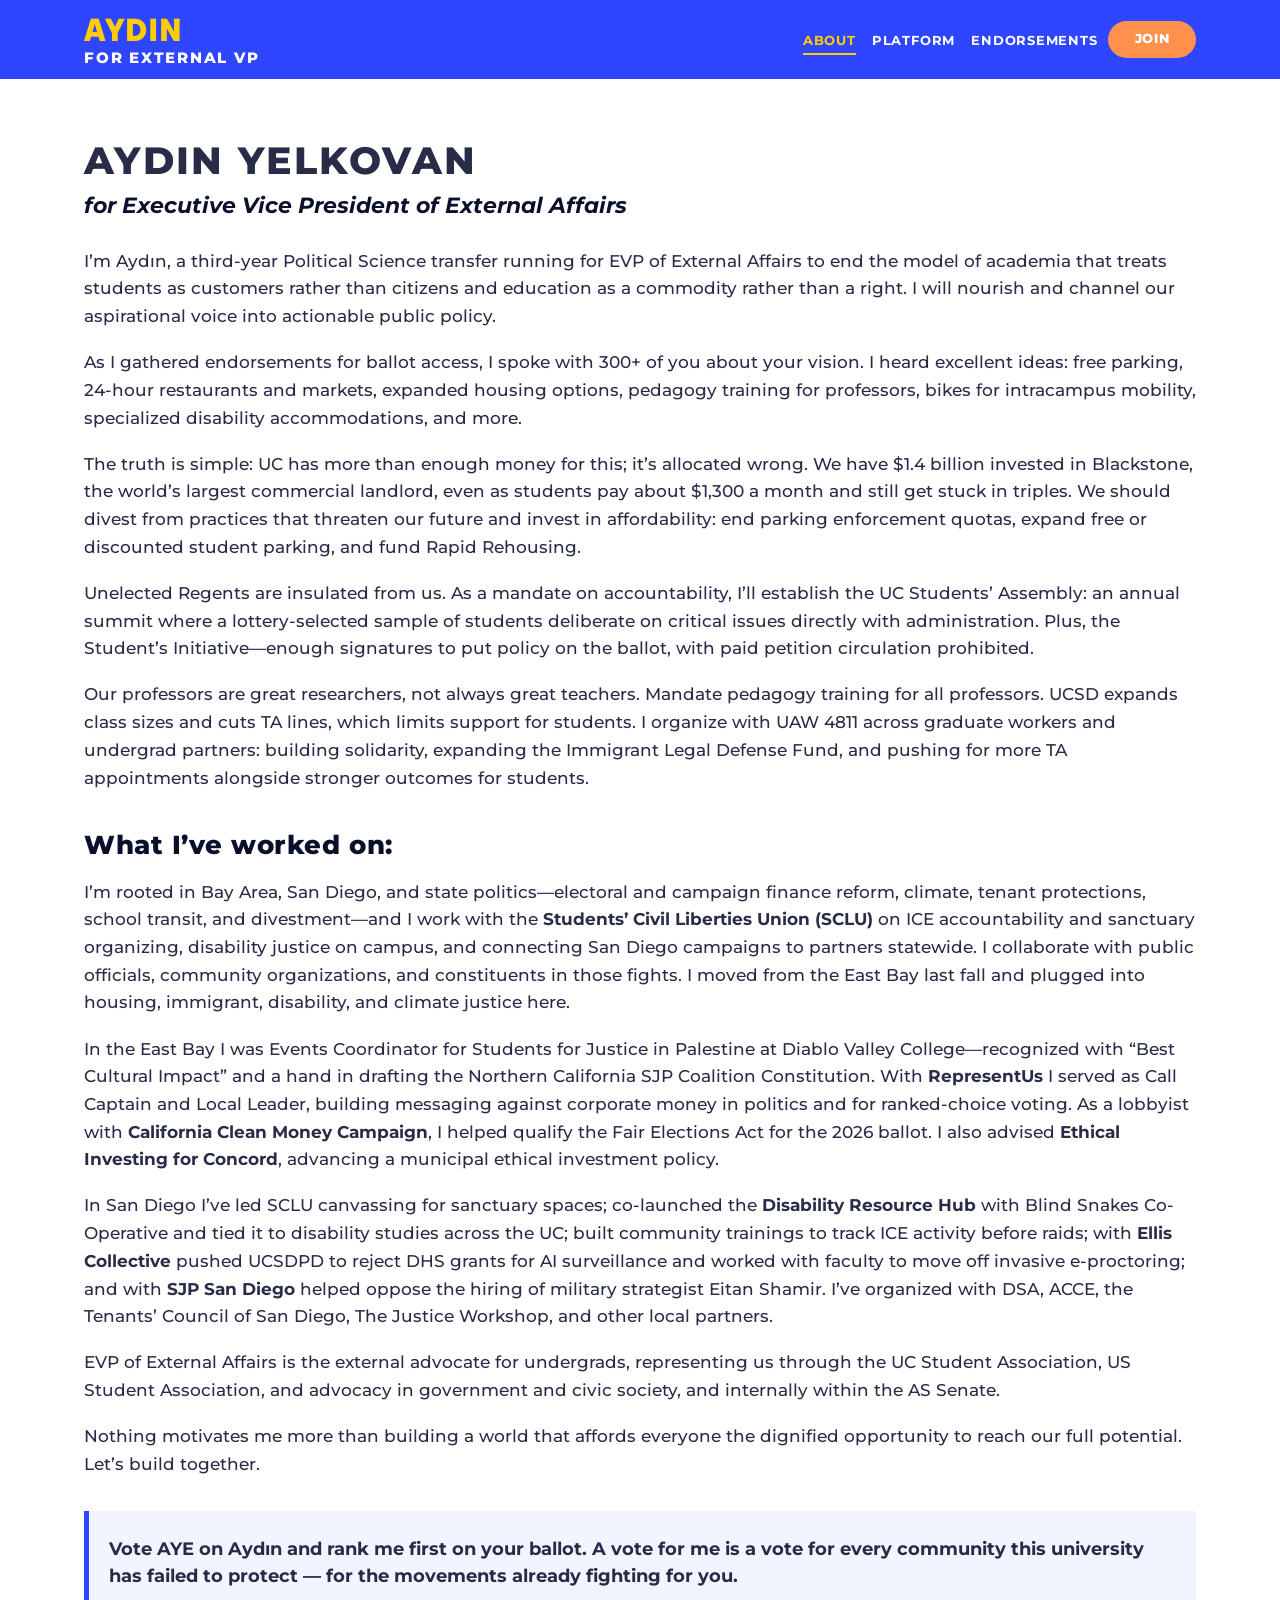
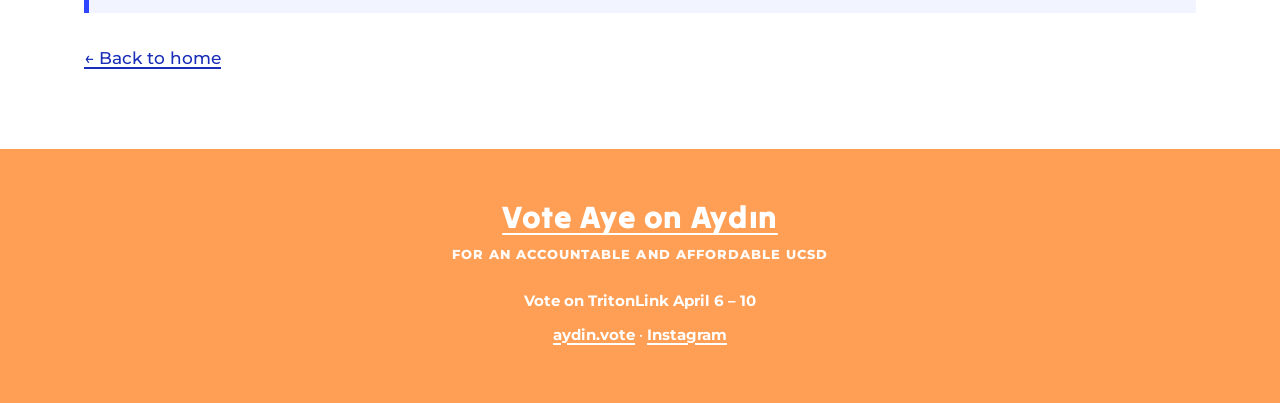
==== about.html @ ff7efcd9 "Initial commit: static campaign site (HTML, CSS, assets) Made-with: Cursor" ====
<!DOCTYPE html>
<html lang="en-US">
  <head>
    <meta charset="utf-8" />
    <meta name="viewport" content="width=device-width, initial-scale=1" />
    <title>About — Aydın Yelkovan for External Affairs</title>
    <meta
      name="description"
      content="I’m Aydın, a third-year Political Science transfer running for EVP of External Affairs to end the model of academia that treats students as customers rather than citizens."
    />
    <link rel="preconnect" href="https://fonts.googleapis.com" />
    <link rel="preconnect" href="https://fonts.gstatic.com" crossorigin />
    <link
      href="https://fonts.googleapis.com/css2?family=Montserrat:wght@500;600;700;800&family=Tilt+Warp&display=swap"
      rel="stylesheet"
    />
    <link rel="stylesheet" href="styles.css" />
  </head>
  <body>
    <a class="skip-link" href="#main">Skip to content</a>

    <header class="site-header">
      <div class="header-inner">
        <a class="brand-mark" href="index.html">
          AYDIN
          <span>FOR EXTERNAL VP</span>
        </a>
        <nav class="header-nav" aria-label="Primary">
          <div id="nav-drawer" class="nav-drawer">
            <ul class="nav-links nav-links--pages">
              <li><a href="about.html" aria-current="page">About</a></li>
              <li><a href="platform.html">Platform</a></li>
              <li><a href="endorsements.html">Endorsements</a></li>
            </ul>
          </div>
          <a class="btn-cta header-join-btn" href="join.html">Join</a>
          <button
            type="button"
            class="nav-toggle"
            id="nav-toggle"
            aria-expanded="false"
            aria-controls="nav-drawer"
            aria-label="Open menu"
          >
            <span class="nav-toggle-bars" aria-hidden="true">
              <span class="nav-toggle-bar"></span>
              <span class="nav-toggle-bar"></span>
              <span class="nav-toggle-bar"></span>
            </span>
          </button>
        </nav>
      </div>
    </header>

    <main id="main">
      <section class="section section--surface about-page" id="meet">
        <div class="section-inner">
        <h1 class="about-page-title">Aydın Yelkovan</h1>
        <p class="about-subtitle">
          <em><strong>for Executive Vice President of External Affairs</strong></em>
        </p>

        <div class="about-body">
          <p>
            I’m Aydın, a third-year Political Science transfer running for EVP of
            External Affairs to end the model of academia that treats students as
            customers rather than citizens and education as a commodity rather
            than a right. I will nourish and channel our aspirational voice into
            actionable public policy.
          </p>
          <p>
            As I gathered endorsements for ballot access, I spoke with 300+ of
            you about your vision. I heard excellent ideas: free parking,
            24-hour restaurants and markets, expanded housing options, pedagogy
            training for professors, bikes for intracampus mobility, specialized
            disability accommodations, and more.
          </p>
          <p>
            The truth is simple: UC has more than enough money for this; it’s
            allocated wrong. We have $1.4 billion invested in Blackstone, the
            world’s largest commercial landlord, even as students pay about
            $1,300 a month and still get stuck in triples. We should divest from
            practices that threaten our future and invest in affordability: end
            parking enforcement quotas, expand free or discounted student
            parking, and fund Rapid Rehousing.
          </p>
          <p>
            Unelected Regents are insulated from us. As a mandate on
            accountability, I’ll establish the UC Students’ Assembly: an annual
            summit where a lottery-selected sample of students deliberate on
            critical issues directly with administration. Plus, the Student’s
            Initiative—enough signatures to put policy on the ballot, with paid
            petition circulation prohibited.
          </p>
          <p>
            Our professors are great researchers, not always great teachers.
            Mandate pedagogy training for all professors. UCSD expands class
            sizes and cuts TA lines, which limits support for students. I organize
            with UAW 4811 across graduate workers and undergrad partners: building
            solidarity, expanding the Immigrant Legal Defense Fund, and pushing
            for more TA appointments alongside stronger outcomes for students.
          </p>

          <h2>What I’ve worked on:</h2>
          <p>
            I’m rooted in Bay Area, San Diego, and state politics—electoral and
            campaign finance reform, climate, tenant protections, school transit,
            and divestment—and I work with the <strong>Students’ Civil Liberties
            Union (SCLU)</strong> on ICE accountability and sanctuary organizing,
            disability justice on campus, and connecting San Diego campaigns to
            partners statewide. I collaborate with public officials, community
            organizations, and constituents in those fights. I moved from the
            East Bay last fall and plugged into housing, immigrant, disability,
            and climate justice here.
          </p>
          <p>
            In the East Bay I was Events Coordinator for Students for Justice in
            Palestine at Diablo Valley College—recognized with “Best Cultural
            Impact” and a hand in drafting the Northern California SJP Coalition
            Constitution. With <strong>RepresentUs</strong> I served as Call
            Captain and Local Leader, building messaging against corporate money
            in politics and for ranked-choice voting. As a lobbyist with
            <strong>California Clean Money Campaign</strong>, I helped qualify the
            Fair Elections Act for the 2026 ballot. I also advised
            <strong>Ethical Investing for Concord</strong>, advancing a municipal
            ethical investment policy.
          </p>
          <p>
            In San Diego I’ve led SCLU canvassing for sanctuary spaces; co-launched
            the <strong>Disability Resource Hub</strong> with Blind Snakes
            Co-Operative and tied it to disability studies across the UC; built
            community trainings to track ICE activity before raids; with
            <strong>Ellis Collective</strong> pushed UCSDPD to reject DHS grants
            for AI surveillance and worked with faculty to move off invasive
            e-proctoring; and with <strong>SJP San Diego</strong> helped oppose the
            hiring of military strategist Eitan Shamir. I’ve organized with DSA,
            ACCE, the Tenants’ Council of San Diego, The Justice Workshop, and
            other local partners.
          </p>
          <p>
            EVP of External Affairs is the external advocate for undergrads,
            representing us through the UC Student Association, US Student
            Association, and advocacy in government and civic society, and
            internally within the AS Senate.
          </p>
          <p>
            Nothing motivates me more than building a world that affords everyone
            the dignified opportunity to reach our full potential. Let’s build
            together.
          </p>
          <blockquote class="pullquote">
            <strong>Vote AYE on Aydın</strong> and rank me first on your ballot. A
            vote for me is a vote for every community this university has failed
            to protect — for the movements already fighting for you.
          </blockquote>
        </div>

        <p style="margin-top: 2rem">
          <a href="index.html">← Back to home</a>
        </p>
        </div>
      </section>
    </main>

    <footer class="site-footer">
      <div class="site-footer-inner">
        <div class="wordmark-footer">Vote Aye on Aydın</div>
        <p class="footer-tagline">For an Accountable and Affordable UCSD</p>
        <p><strong>Vote on TritonLink April 6 – 10</strong></p>
        <p>
          <a href="https://aydin.vote/">aydin.vote</a>
          · <a href="https://www.instagram.com/voteaydin">Instagram</a>
        </p>
      </div>
    </footer>
    <script src="assets/nav.js" defer></script>
  </body>
</html>
---- styles.css ----
/* Flyer-derived design system — Aydın for External Affairs */
:root {
  /* Flat poster blue — one field color, no gradient banding */
  --blue: #2e46ff;
  --blue-link: #1a2db8;
  --yellow: #ffcd00;
  --peach: #ff914d;
  --peach-light: #ff9f55;
  /* Flyer arc / light orange (from AYDIN.svg) */
  --orange-flyer: #ffbd59;
  --white: #ffffff;
  --ink: #0a0f2c;
  --ink-soft: rgba(10, 15, 44, 0.88);
  --font-display: "Tilt Warp", system-ui, sans-serif;
  --font-ui: "Montserrat", system-ui, sans-serif;
  --radius-pill: 999px;
  --radius-card: 1.25rem;
  --max: 72rem;
  /* One horizontal gutter for header, hero, sections, footer */
  --section-pad-x: 1.25rem;
}

*,
*::before,
*::after {
  box-sizing: border-box;
}

html {
  scroll-behavior: smooth;
}

body {
  margin: 0;
  font-family: var(--font-ui);
  font-weight: 500;
  font-size: 1.05rem;
  line-height: 1.65;
  color: var(--ink-soft);
  background: var(--white);
}

img {
  max-width: 100%;
  height: auto;
  display: block;
}

a {
  color: var(--blue-link);
  text-decoration-thickness: 2px;
  text-underline-offset: 3px;
}

a:hover {
  color: var(--blue);
}

/* —— Header —— */
.site-header {
  position: sticky;
  top: 0;
  z-index: 50;
  background: var(--blue);
  border-bottom: 3px solid var(--white);
}

.header-inner {
  max-width: var(--max);
  margin: 0 auto;
  padding: 0.75rem var(--section-pad-x);
  display: flex;
  align-items: center;
  justify-content: space-between;
  gap: 1rem;
  flex-wrap: nowrap;
  position: relative;
}

.header-nav {
  display: flex;
  align-items: center;
  justify-content: flex-end;
  gap: 0.65rem;
  flex: 1;
  min-width: 0;
}

.nav-drawer {
  display: block;
}

.nav-links--pages {
  display: flex;
  flex-wrap: wrap;
  gap: 0.35rem 1rem;
  list-style: none;
  margin: 0;
  padding: 0;
  align-items: center;
  justify-content: flex-end;
}

.nav-links--pages a {
  color: var(--white);
  font-weight: 700;
  font-size: 0.82rem;
  letter-spacing: 0.06em;
  text-transform: uppercase;
  text-decoration: none;
  padding: 0.35rem 0;
  border-bottom: 2px solid transparent;
}

.nav-links--pages a:hover {
  color: var(--yellow);
  border-bottom-color: var(--yellow);
}

.nav-links--pages a[aria-current="page"] {
  color: var(--yellow);
  border-bottom-color: var(--yellow);
}

.header-join-btn {
  flex-shrink: 0;
}

.nav-toggle {
  display: none;
  flex-shrink: 0;
  align-items: center;
  justify-content: center;
  width: 2.5rem;
  height: 2.5rem;
  padding: 0;
  border: none;
  border-radius: 0.35rem;
  background: rgba(255, 255, 255, 0.12);
  cursor: pointer;
  color: var(--white);
}

.nav-toggle:hover {
  background: rgba(255, 255, 255, 0.2);
}

.nav-toggle:focus-visible {
  outline: 2px solid var(--yellow);
  outline-offset: 2px;
}

.nav-toggle-bars {
  display: flex;
  flex-direction: column;
  justify-content: center;
  gap: 5px;
  width: 1.2rem;
  pointer-events: none;
}

.nav-toggle-bar {
  display: block;
  height: 2px;
  width: 100%;
  background: currentColor;
  border-radius: 1px;
}

@media (max-width: 768px) {
  .header-inner {
    flex-wrap: nowrap;
  }

  .nav-toggle {
    display: inline-flex;
  }

  .nav-drawer {
    display: none;
    position: absolute;
    top: 100%;
    left: 0;
    right: 0;
    z-index: 60;
    padding: 0.65rem var(--section-pad-x) 1rem;
    background: var(--blue);
    border-bottom: 3px solid var(--white);
    box-shadow: 0 12px 28px rgba(10, 15, 44, 0.22);
  }

  .nav-drawer.is-open {
    display: block;
  }

  .nav-links--pages {
    flex-direction: column;
    align-items: stretch;
    gap: 0;
  }

  .nav-links--pages li {
    border-bottom: 1px solid rgba(255, 255, 255, 0.12);
  }

  .nav-links--pages li:last-child {
    border-bottom: none;
  }

  .nav-links--pages a {
    display: block;
    padding: 0.75rem 0;
    border-bottom: none;
  }

  .nav-links--pages a:hover {
    border-bottom: none;
    color: var(--yellow);
  }
}

.brand-mark {
  flex-shrink: 0;
  font-family: var(--font-display);
  font-size: clamp(1.5rem, 4.5vw, 2.05rem);
  letter-spacing: 0.02em;
  color: var(--yellow);
  text-decoration: none;
  line-height: 1.1;
}

.brand-mark:hover {
  color: var(--white);
}

.brand-mark span {
  display: block;
  font-family: var(--font-ui);
  font-size: 0.45em;
  font-weight: 800;
  letter-spacing: 0.12em;
  color: var(--white);
  text-shadow: none;
  margin-top: 0.15em;
}

.btn-cta {
  display: inline-flex;
  align-items: center;
  justify-content: center;
  gap: 0.4rem;
  box-sizing: border-box;
  min-height: 2.3rem;
  min-width: 5.5rem;
  padding: 0.45rem 1.55rem;
  background: var(--peach);
  color: var(--white) !important;
  font-weight: 800;
  font-size: 0.8rem;
  line-height: 1;
  letter-spacing: 0.05em;
  text-transform: uppercase;
  text-decoration: none !important;
  text-align: center;
  border-radius: var(--radius-pill);
  border: none;
  max-width: 100%;
  transition: background 0.15s ease, filter 0.15s ease;
}

.btn-cta:hover {
  background: #e67a35;
  color: var(--white) !important;
  filter: brightness(1.03);
}

.btn-cta:active {
  filter: brightness(0.95);
}

/* —— Hero —— */
.hero {
  position: relative;
  background: var(--blue);
  color: var(--white);
  overflow: hidden;
  min-height: min(92vh, 900px);
  display: flex;
  align-items: stretch;
}

.hero::before {
  content: "";
  position: absolute;
  bottom: -18%;
  left: 50%;
  transform: translateX(-50%);
  width: 140%;
  height: 55%;
  background: var(--orange-flyer);
  border-radius: 50%;
  opacity: 0.95;
  pointer-events: none;
}

.hero-trident {
  position: absolute;
  left: 50%;
  top: 42%;
  transform: translate(-50%, -50%);
  width: min(90vw, 520px);
  height: auto;
  opacity: 0.14;
  pointer-events: none;
  z-index: 0;
}

.hero-inner {
  position: relative;
  z-index: 1;
  max-width: var(--max);
  margin: 0 auto;
  padding: 2.5rem var(--section-pad-x) 4rem;
  display: grid;
  grid-template-columns: 1fr 1fr;
  gap: 2rem;
  align-items: center;
  width: 100%;
}

@media (max-width: 900px) {
  .hero-inner {
    grid-template-columns: 1fr;
    text-align: center;
    padding-bottom: 5rem;
  }

  .hero-cta-row {
    justify-content: center;
  }
}

.hero-copy {
  padding-top: 0.5rem;
}

.hero h1 {
  font-family: var(--font-display);
  font-size: clamp(3.65rem, 13vw, 7rem);
  line-height: 0.95;
  margin: 0 0 0.35rem;
  color: var(--yellow);
  letter-spacing: -0.02em;
}

.hero-tagline {
  font-size: clamp(1.08rem, 2.7vw, 1.45rem);
  font-weight: 800;
  letter-spacing: 0.18em;
  text-transform: uppercase;
  margin: 0 0 1.5rem;
  color: var(--white);
  line-height: 1.35;
}

.hero-vote-date {
  margin: 0 0 1.25rem;
  font-size: clamp(0.95rem, 2.2vw, 1.12rem);
  font-weight: 700;
  letter-spacing: 0.04em;
  color: var(--white);
  line-height: 1.45;
}

.hero-cta-row {
  display: flex;
  flex-wrap: wrap;
  gap: 0.75rem;
  align-items: center;
}

.hero-visual {
  position: relative;
  display: flex;
  justify-content: center;
  align-items: flex-end;
}

.hero-visual picture,
.hero-visual img {
  position: relative;
  z-index: 2;
  max-height: min(72vh, 640px);
  width: auto;
  filter: none;
}

/* About page title (mirrors WP /about/) */
.about-page .about-page-title {
  font-size: clamp(1.75rem, 4vw, 2.35rem);
  font-weight: 800;
  letter-spacing: 0.06em;
  text-transform: uppercase;
  margin: 0 0 0.5rem;
  line-height: 1.2;
}

.about-page .about-subtitle {
  font-size: clamp(1rem, 2.2vw, 1.35rem);
  font-weight: 700;
  font-style: italic;
  margin: 0 0 1.75rem;
  line-height: 1.35;
  color: var(--ink);
}

.about-page .about-body > p {
  margin: 0 0 1.15rem;
}

.about-page .about-body > h2 {
  margin: 2.25rem 0 1rem;
  font-size: clamp(1.35rem, 3vw, 1.65rem);
  font-weight: 800;
  letter-spacing: 0.02em;
  text-transform: none;
  line-height: 1.3;
  color: var(--ink);
}

.about-page .about-body .pullquote {
  margin-top: 2rem;
  margin-bottom: 0;
}

/* —— Sections —— full-bleed bands; content aligns via .section-inner only */
.section {
  width: 100%;
  max-width: none;
  margin: 0;
  padding: 3.5rem 0;
  box-sizing: border-box;
}

.section--blue {
  background: var(--blue);
  color: var(--white);
}

.section-inner {
  width: 100%;
  max-width: var(--max);
  margin-left: auto;
  margin-right: auto;
  padding-left: var(--section-pad-x);
  padding-right: var(--section-pad-x);
  box-sizing: border-box;
}

.section--blue h2,
.section--blue h3 {
  color: var(--yellow);
}

/* platform.html — “Our vision” in orange; group labels white (homepage #vision unchanged) */
.platform-page.section--blue > .section-inner > h2 {
  color: var(--peach);
}

.platform-page .platform-group-title {
  color: var(--white);
  opacity: 0.92;
}

/* Light content sections (white field) */
.section--surface {
  background: var(--white);
}

.platform-intro {
  font-size: 1.05rem;
  line-height: 1.55;
  color: var(--ink-soft);
  max-width: 38rem;
  margin: 0 0 1.25rem;
}

.section--blue .lede {
  color: var(--white);
  font-weight: 700;
}

.section--blue .platform-intro {
  color: rgba(255, 255, 255, 0.92);
}

/* Homepage vision preview — same planks as platform, grouped & scannable */
.vision-teaser {
  font-size: 1.05rem;
  line-height: 1.55;
  color: rgba(255, 255, 255, 0.94);
  max-width: 40rem;
  margin: 0.5rem 0 0;
}

.vision-preview {
  margin-top: 1.75rem;
  max-width: 44rem;
}

.vision-group {
  margin-bottom: 1.65rem;
}

.vision-group:last-child {
  margin-bottom: 0;
}

.vision-group .platform-group-title {
  margin-top: 1.5rem;
  margin-bottom: 0.65rem;
}

.vision-group:first-child .platform-group-title {
  margin-top: 0;
}

.vision-items {
  margin: 0;
  padding-left: 1.35rem;
  list-style-type: disc;
  list-style-position: outside;
}

.vision-items li {
  margin-bottom: 0.55rem;
  padding-left: 0.35rem;
  line-height: 1.55;
  color: rgba(255, 255, 255, 0.93);
  font-size: 1rem;
  font-weight: 500;
}

.vision-items li::marker {
  color: var(--yellow);
}

.vision-items li:last-child {
  margin-bottom: 0;
}

.vision-cta-wrap {
  margin-top: 1.1rem;
}

.vision-cta-link {
  font-size: 0.92rem;
  font-weight: 500;
  text-decoration: underline;
  text-decoration-thickness: 2px;
  text-underline-offset: 4px;
}

/* Homepage — Join (surface; matches join.html) */
.home-join-lede {
  max-width: 42rem;
}

.home-join-cta-wrap {
  margin-top: 1.25rem;
}

.endorse-cta-wrap {
  margin-top: 0.15rem;
}

.endorse-cta-link {
  font-size: 0.92rem;
  font-weight: 500;
  color: var(--ink);
  text-decoration: underline;
  text-decoration-thickness: 2px;
  text-underline-offset: 4px;
}

.endorse-cta-link:hover {
  color: var(--blue-link);
}

.platform-back-wrap {
  margin-top: 1.75rem;
}

.section h2 {
  font-size: clamp(1.75rem, 4vw, 2.35rem);
  font-weight: 800;
  letter-spacing: 0.06em;
  text-transform: uppercase;
  margin: 0 0 1.25rem;
  line-height: 1.2;
}

.section--blue a {
  color: var(--yellow);
}

.section--blue a:hover {
  color: var(--white);
}

.lede {
  font-size: 1.15rem;
  font-weight: 600;
  margin-top: 0;
}

.pullquote {
  margin: 2rem 0;
  padding: 1.5rem 1.5rem 1.5rem 1.25rem;
  border-left: 5px solid var(--yellow);
  background: rgba(255, 205, 0, 0.08);
  font-size: 1.1rem;
  font-weight: 700;
  line-height: 1.55;
}

.section--surface .pullquote {
  background: rgba(46, 70, 255, 0.06);
  border-left-color: var(--blue);
}

ul.pretty-list {
  margin: 1rem 0 0;
  padding-left: 1.2rem;
}

ul.pretty-list li {
  margin-bottom: 0.65rem;
  padding-left: 0.25rem;
}

.meet-list-lead li {
  line-height: 1.65;
  margin-bottom: 0.85rem;
}

.meet-list-lead li strong {
  color: var(--ink);
  font-weight: 800;
}

.meet-preview-label {
  font-size: 0.78rem;
  font-weight: 800;
  letter-spacing: 0.14em;
  text-transform: uppercase;
  color: var(--blue-link);
  margin: 1.75rem 0 0.5rem;
}

.meet-experience-intro {
  margin: 1.35rem 0 0.25rem;
  font-size: 0.98rem;
  line-height: 1.55;
  color: var(--ink-soft);
  max-width: 40rem;
}

.meet-experience-intro strong {
  color: var(--ink);
  font-weight: 800;
}

#meet .meet-experience-intro + .meet-preview-label {
  margin-top: 1.1rem;
}

ul.meet-preview {
  margin-top: 0.35rem;
}

/* Platform — solid white cards on blue (home + full platform page match) */
details.platform-item {
  margin: 0 0 0.65rem;
  padding: 0;
  border: none;
  border-radius: var(--radius-card);
  overflow: hidden;
  background: var(--white);
  box-shadow: none;
  color: var(--ink-soft);
}

.section--blue details.platform-item {
  background: var(--white);
  color: var(--ink-soft);
}

details.platform-item summary {
  cursor: pointer;
  padding: 1rem 1.15rem;
  font-weight: 700;
  font-size: 0.95rem;
  line-height: 1.45;
  list-style: none;
  display: flex;
  justify-content: space-between;
  align-items: flex-start;
  gap: 0.75rem;
  color: var(--ink);
}

.section--blue details.platform-item summary {
  color: var(--ink);
}

details.platform-item summary::-webkit-details-marker {
  display: none;
}

details.platform-item summary::after {
  content: "+";
  font-weight: 800;
  font-size: 1rem;
  line-height: 1;
  color: var(--blue);
  flex-shrink: 0;
}

details.platform-item[open] summary::after {
  content: "–";
}

details.platform-item .body {
  padding: 0.75rem 1.15rem 1.05rem;
  font-size: 0.95rem;
  font-weight: 600;
  line-height: 1.65;
  background: transparent;
  color: var(--ink-soft);
}

.section--blue details.platform-item .body {
  color: var(--ink-soft);
}

.platform-group-title {
  font-size: 1rem;
  font-weight: 800;
  text-transform: uppercase;
  letter-spacing: 0.07em;
  margin: 1.5rem 0 0.5rem;
  color: var(--peach);
}

.section--surface .platform-group-title {
  color: var(--blue-link);
}

/* Join / Get involved */
.section.join-page {
  padding-top: 2rem;
  padding-bottom: 2.25rem;
}

.join-intro {
  margin: 0 0 0.15rem;
}

.join-page-title {
  font-size: 1.05rem;
  font-weight: 800;
  letter-spacing: 0.06em;
  text-transform: uppercase;
  margin: 0 0 0.3rem;
  line-height: 1.25;
  color: var(--ink);
}

.join-lede {
  margin: 0;
  max-width: 32rem;
  font-size: 0.88rem;
  font-weight: 500;
  line-height: 1.45;
  color: var(--ink-soft);
}

.join-layout {
  display: grid;
  grid-template-columns: minmax(0, 1fr) minmax(15rem, 24rem);
  gap: 1rem 1.35rem;
  align-items: start;
  margin-top: 0.65rem;
}

.join-col--primary {
  min-width: 0;
  max-width: min(100%, 52rem);
  justify-self: start;
}

.join-col--aside {
  display: flex;
  flex-direction: column;
  gap: 0.65rem;
  min-width: 0;
}

.join-panel {
  padding: 0.75rem 0.85rem;
  border-radius: 0.75rem;
  border: 1px solid rgba(46, 70, 255, 0.12);
  background: rgba(255, 255, 255, 0.92);
  box-shadow: none;
}

.join-panel--form {
  padding-bottom: 0.9rem;
}

.join-col--primary .join-panel--form > .join-subhead:first-child,
.join-col--aside .join-panel > .join-subhead:first-child,
.join-calendly-stack > .join-subhead:first-child {
  margin-top: 0;
}

.join-contact-list {
  list-style: none;
  margin: 0.45rem 0 0;
  padding: 0;
  display: flex;
  flex-direction: column;
  gap: 0.55rem;
}

.join-contact-list li {
  display: flex;
  flex-direction: column;
  gap: 0.2rem;
}

.join-contact-label {
  font-size: 0.72rem;
  font-weight: 800;
  letter-spacing: 0.1em;
  text-transform: uppercase;
  color: var(--blue-link);
}

.join-contact-list a {
  font-weight: 600;
  color: var(--blue-link);
  text-decoration: underline;
  text-decoration-thickness: 1.5px;
  text-underline-offset: 3px;
  word-break: break-word;
}

.join-contact-list a:hover {
  color: var(--ink);
}

/* Join — aside: text hierarchy only (colors; no extra chrome) */
.join-col--aside .join-subhead,
.join-page .join-col--aside h2.join-subhead {
  color: var(--ink);
  font-weight: 700;
  font-size: 0.88rem;
  letter-spacing: 0.04em;
  text-transform: none;
  margin: 0 0 0.5rem;
  line-height: 1.3;
}

.join-col--aside .join-contact-label {
  color: rgba(10, 15, 44, 0.48);
  font-size: 0.68rem;
  font-weight: 600;
  letter-spacing: 0.06em;
  text-transform: uppercase;
}

.join-col--aside .join-contact-list {
  margin-top: 0.35rem;
}

.join-col--aside .join-contact-list a {
  color: var(--blue-link);
  font-weight: 600;
  font-size: 0.9rem;
  text-decoration: underline;
  text-decoration-thickness: 1px;
  text-underline-offset: 3px;
}

.join-col--aside .join-contact-list a:hover {
  color: var(--ink);
}

.join-col--aside .join-panel {
  border: none;
  background: transparent;
  box-shadow: none;
  padding-left: 0;
  padding-right: 0;
}

.join-col--aside .join-calendly-wrap {
  border: none;
  background: transparent;
}

.join-subhead {
  font-size: 0.82rem;
  font-weight: 800;
  letter-spacing: 0.08em;
  text-transform: uppercase;
  margin: 1rem 0 0.35rem;
  color: var(--blue-link);
}

/* Beat .section h2 (large clamp) on join page */
.join-page h2.join-subhead {
  font-size: 0.82rem;
  font-weight: 800;
  letter-spacing: 0.08em;
  text-transform: uppercase;
  margin: 1rem 0 0.35rem;
  color: var(--blue-link);
  line-height: 1.25;
}

.join-note {
  margin: 0 0 1rem;
  color: var(--ink-soft);
  max-width: 40rem;
}

.join-note--tight {
  margin-bottom: 0.85rem;
  font-size: 0.95rem;
  line-height: 1.5;
}

.join-calendly-wrap {
  width: 100%;
  max-width: 24rem;
  margin: 0.35rem 0 0;
  border-radius: 0.4rem;
  overflow: hidden;
  border: 1px solid rgba(46, 70, 255, 0.12);
  background: var(--white);
}

.join-calendly-wrap .calendly-inline-widget {
  min-width: 0 !important;
  width: 100% !important;
  /* Up to 960px tall, never taller than the viewport */
  height: min(960px, 90vh) !important;
}

.join-email-form {
  display: flex;
  flex-direction: column;
  gap: 0.85rem;
}

.join-form-intro {
  margin: 0 0 0.15rem;
  padding: 0 0 0.55rem;
  border-bottom: 1px solid rgba(46, 70, 255, 0.1);
  font-size: 0.86rem;
  line-height: 1.5;
  color: var(--ink-soft);
}

.join-form-intro p {
  margin: 0 0 0.55rem;
}

.join-form-intro p:last-child {
  margin-bottom: 0;
}

.join-form-bridge {
  margin: 0;
  padding: 0.35rem 0 0;
  font-size: 0.92rem;
  line-height: 1.5;
  color: var(--ink-soft);
}

.join-fieldset {
  margin: 0;
  padding: 0;
  border: none;
  min-width: 0;
}

.join-fieldset legend.join-field-label {
  display: block;
  width: 100%;
  padding: 0;
  margin: 0 0 0.25rem;
  float: none;
}

.join-field-hint {
  margin: 0 0 0.5rem;
  font-size: 0.82rem;
  color: var(--ink-soft);
}

.join-choice-list {
  list-style: none;
  margin: 0;
  padding: 0;
  display: flex;
  flex-direction: column;
  gap: 0.45rem;
}

.join-radio-label,
.join-check-label {
  display: flex;
  align-items: flex-start;
  gap: 0.5rem;
  font-size: 0.92rem;
  line-height: 1.4;
  cursor: pointer;
  color: var(--ink);
}

.join-radio-label input,
.join-check-label input {
  margin-top: 0.2rem;
  flex-shrink: 0;
  accent-color: var(--blue-link);
}

.join-field {
  display: flex;
  flex-direction: column;
  gap: 0.35rem;
  font-size: 0.95rem;
}

.join-field-label {
  font-weight: 600;
  font-size: 0.92rem;
  line-height: 1.4;
  color: var(--ink);
}

.join-optional {
  font-weight: 500;
  color: var(--ink-soft);
  font-size: 0.82rem;
}

.join-char-hint {
  font-size: 0.78rem;
  color: var(--ink-soft);
}

.join-contact-reveal:not([hidden]) {
  animation: join-contact-in 0.22s ease-out;
}

@keyframes join-contact-in {
  from {
    opacity: 0;
    transform: translateY(-4px);
  }

  to {
    opacity: 1;
    transform: translateY(0);
  }
}

@media (prefers-reduced-motion: reduce) {
  .join-contact-reveal:not([hidden]) {
    animation: none;
  }
}

.join-email-form input[type="text"],
.join-email-form input[type="email"],
.join-email-form input[type="tel"],
.join-email-form textarea {
  width: 100%;
  padding: 0.55rem 0.65rem;
  border: 1px solid rgba(46, 70, 255, 0.22);
  border-radius: 0.4rem;
  font: inherit;
  color: var(--ink);
  background: var(--white);
}

.join-email-form input:focus,
.join-email-form textarea:focus {
  outline: 2px solid rgba(46, 70, 255, 0.35);
  outline-offset: 1px;
  border-color: var(--blue-link);
}

.join-email-form textarea {
  resize: vertical;
  min-height: 5.5rem;
}

.join-form-submit {
  margin-top: 0.35rem;
  align-self: flex-start;
  border: none;
  cursor: pointer;
}

.join-back-wrap {
  margin-top: 1.35rem;
}

.join-back-link {
  font-weight: 500;
  font-size: 0.92rem;
  text-decoration: underline;
  text-decoration-thickness: 2px;
  text-underline-offset: 4px;
}

@media (max-width: 960px) {
  .join-layout {
    grid-template-columns: 1fr;
  }

  .join-col--aside {
    order: 2;
  }

  .join-col--primary {
    order: 1;
    max-width: none;
    justify-self: stretch;
  }

  .join-calendly-wrap {
    max-width: none;
  }

  .join-calendly-wrap .calendly-inline-widget {
    height: min(920px, 92vh) !important;
  }
}

/* Endorsements page */
.endorse-page-title {
  font-size: clamp(1.75rem, 4vw, 2.35rem);
  font-weight: 800;
  letter-spacing: 0.06em;
  text-transform: uppercase;
  margin: 0 0 1.25rem;
  line-height: 1.2;
}

.endorse-grid {
  list-style: none;
  margin: 2rem 0 0;
  padding: 0;
  display: grid;
  grid-template-columns: repeat(auto-fill, minmax(15rem, 1fr));
  align-items: stretch;
  gap: 1.5rem;
}

.endorse-grid > li {
  display: flex;
  min-height: 17.5rem;
}

.endorse-card {
  display: flex;
  flex-direction: column;
  align-items: center;
  justify-content: flex-start;
  text-align: center;
  gap: 1rem;
  flex: 1;
  width: 100%;
  min-height: 17.5rem;
  box-sizing: border-box;
  padding: 1.25rem 1rem;
  background: transparent;
  border: none;
  border-radius: 0.5rem;
  text-decoration: none;
  color: var(--ink);
  font-weight: 700;
  transition: color 0.15s ease, transform 0.2s ease;
}

.endorse-card:hover {
  color: var(--blue-link);
  transform: translateY(-2px);
}

.endorse-card img {
  width: 8rem;
  height: 8rem;
  flex-shrink: 0;
  object-fit: contain;
  border-radius: 0.35rem;
}

.endorse-name {
  font-size: 1rem;
  line-height: 1.35;
  flex: 1 1 auto;
  display: flex;
  align-items: center;
  justify-content: center;
  text-align: center;
  min-height: 0;
}

/* Homepage endorsements — fixed-size cards + conveyor marquee */
.endorse-marquee {
  margin-top: 1.5rem;
  margin-bottom: 0;
  overflow: hidden;
  -webkit-mask-image: linear-gradient(
    to right,
    transparent,
    #000 6%,
    #000 94%,
    transparent
  );
  mask-image: linear-gradient(
    to right,
    transparent,
    #000 6%,
    #000 94%,
    transparent
  );
}

.endorse-marquee-inner {
  overflow: hidden;
}

.endorse-marquee-track {
  display: flex;
  width: max-content;
  animation: endorse-marquee 72s linear infinite;
}

.endorse-marquee-track:hover {
  animation-play-state: paused;
}

@keyframes endorse-marquee {
  0% {
    transform: translateX(0);
  }
  100% {
    transform: translateX(-50%);
  }
}

.endorse-marquee .endorse-grid--home {
  display: flex;
  flex-direction: row;
  flex-wrap: nowrap;
  align-items: stretch;
  gap: 1.75rem;
  margin: 0;
  padding: 0 0.75rem;
  list-style: none;
  flex-shrink: 0;
}

.endorse-marquee .endorse-grid--home li {
  flex: 0 0 auto;
  display: flex;
  width: 16.5rem;
  min-height: 17.5rem;
}

.endorse-marquee .endorse-card {
  width: 100%;
  flex: 1;
  height: auto;
  min-height: 17.5rem;
  padding: 1rem 0.65rem;
  gap: 0.85rem;
  box-sizing: border-box;
  justify-content: flex-start;
  align-items: center;
  border: none;
  background: transparent;
  transition: transform 0.2s ease, color 0.15s ease;
}

.endorse-marquee .endorse-card:hover {
  border: none;
  color: var(--blue-link);
  transform: scale(1.02);
}

.endorse-marquee .endorse-card img {
  width: 8rem;
  height: 8rem;
  flex-shrink: 0;
  object-fit: contain;
}

.endorse-marquee .endorse-name {
  font-size: 0.88rem;
  line-height: 1.3;
  display: flex;
  align-items: center;
  justify-content: center;
  text-align: center;
  flex: 1 1 auto;
  min-height: 0;
}

@media (prefers-reduced-motion: reduce) {
  .endorse-marquee {
    mask-image: none;
  }

  .endorse-marquee-track {
    animation: none;
    flex-wrap: wrap;
    justify-content: center;
    width: 100%;
    max-width: var(--max);
    margin-left: auto;
    margin-right: auto;
  }

  .endorse-marquee .endorse-marquee__clone {
    display: none;
  }

  .endorse-marquee .endorse-grid--home {
    flex-wrap: wrap;
    justify-content: center;
  }

  .endorse-marquee .endorse-grid--home li {
    width: 16.5rem;
  }
}

/* Footer — mirrors header: same 3px white band as .site-header’s bottom border */
.site-footer {
  background: var(--peach-light);
  color: var(--white);
  border-top: 3px solid var(--white);
  padding: 3rem var(--section-pad-x);
  text-align: center;
}

.site-footer-inner {
  max-width: var(--max);
  margin: 0 auto;
  width: 100%;
  box-sizing: border-box;
  text-align: center;
}

.site-footer .wordmark-footer {
  font-family: var(--font-display);
  font-size: clamp(1.28rem, 4vw, 1.95rem);
  line-height: 1.25;
  color: var(--white);
  margin-bottom: 0.5rem;
  letter-spacing: 0.02em;
  text-decoration: underline;
  text-decoration-thickness: 2px;
  text-underline-offset: 5px;
}

.site-footer-inner > p:not(.footer-tagline) {
  margin: 0.5rem 0;
  font-size: 0.95rem;
}

.site-footer a {
  color: var(--white);
  font-weight: 700;
  text-decoration-thickness: 2px;
}

.site-footer a:hover {
  color: var(--yellow);
}

.footer-tagline {
  font-weight: 800;
  letter-spacing: 0.08em;
  font-size: 0.8rem;
  text-transform: uppercase;
  color: var(--white);
  opacity: 0.95;
  line-height: 1.45;
  text-align: center;
  display: block;
  max-width: 36rem;
  width: 100%;
  margin: 0.65rem auto 1.5rem;
  box-sizing: border-box;
}

.skip-link {
  position: absolute;
  left: -9999px;
  z-index: 100;
  padding: 0.5rem 1rem;
  background: var(--yellow);
  color: var(--ink);
}

.skip-link:focus {
  left: 1rem;
  top: 1rem;
}
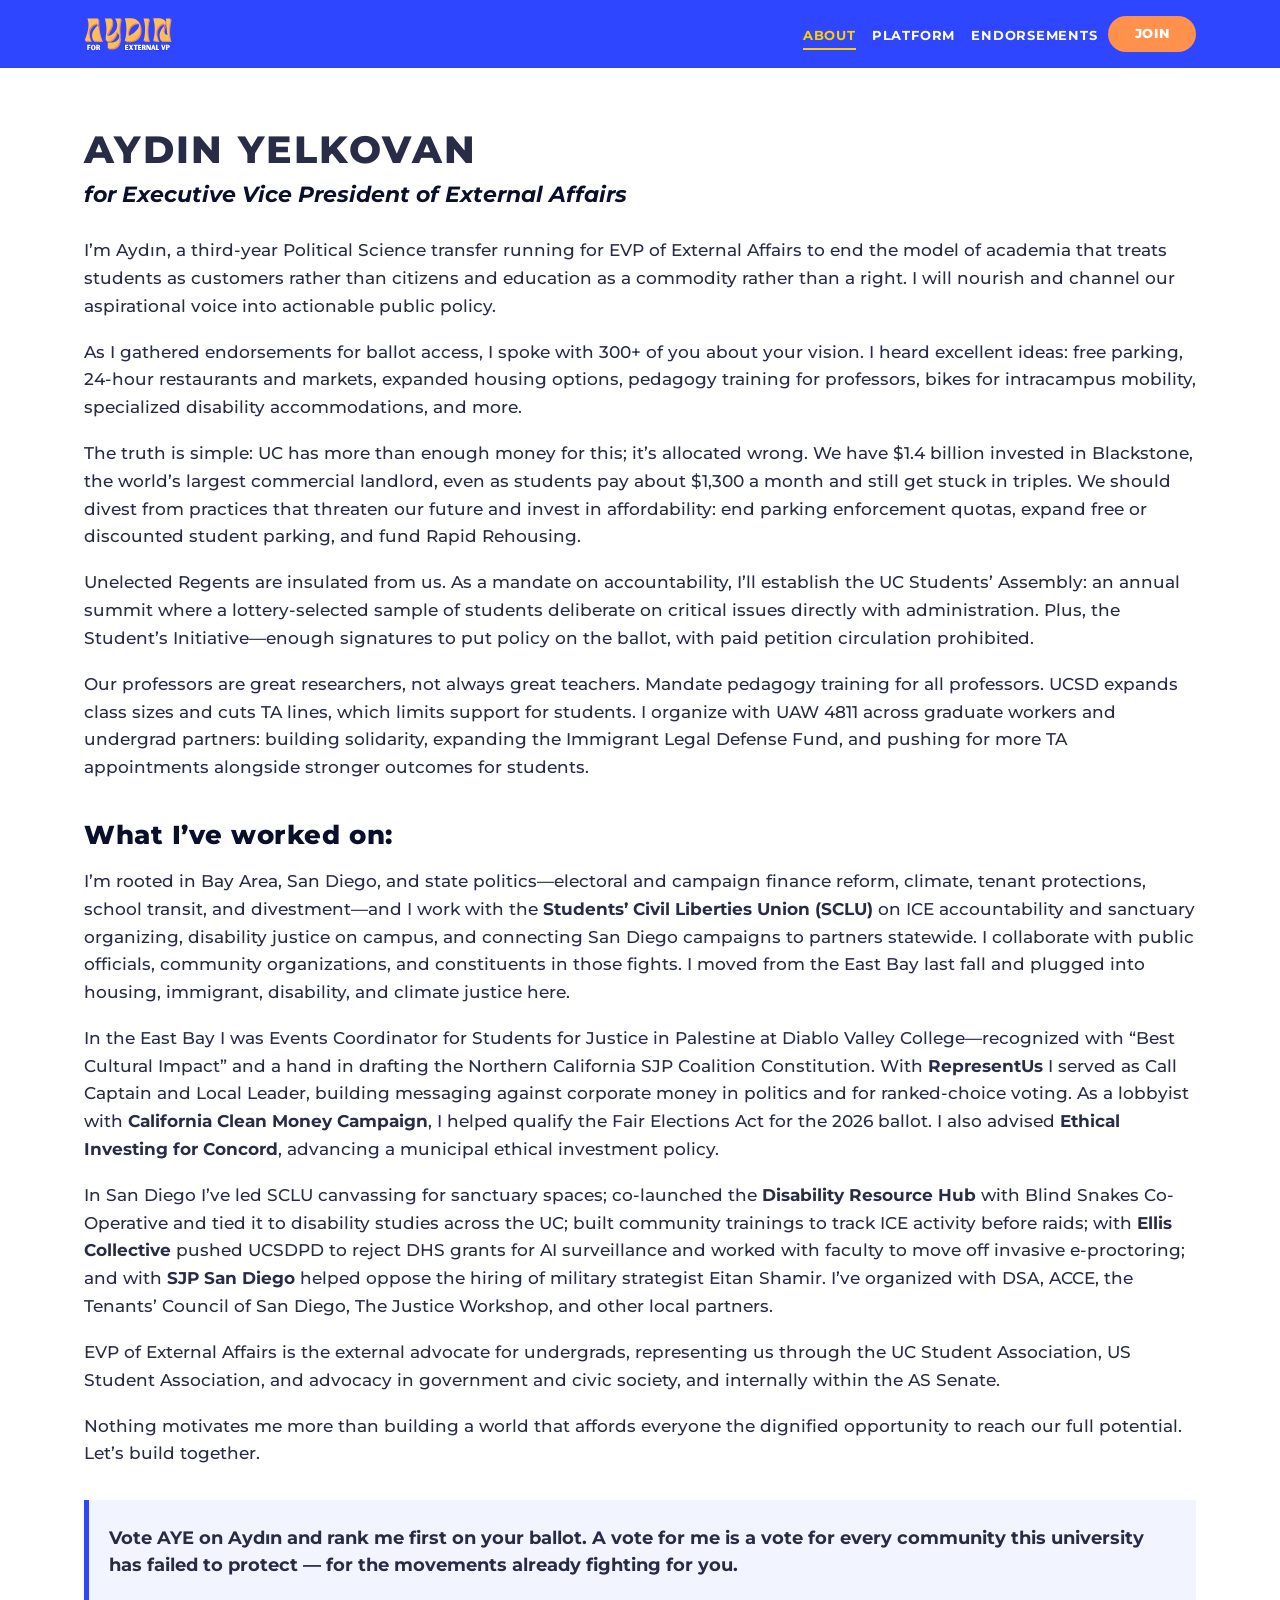
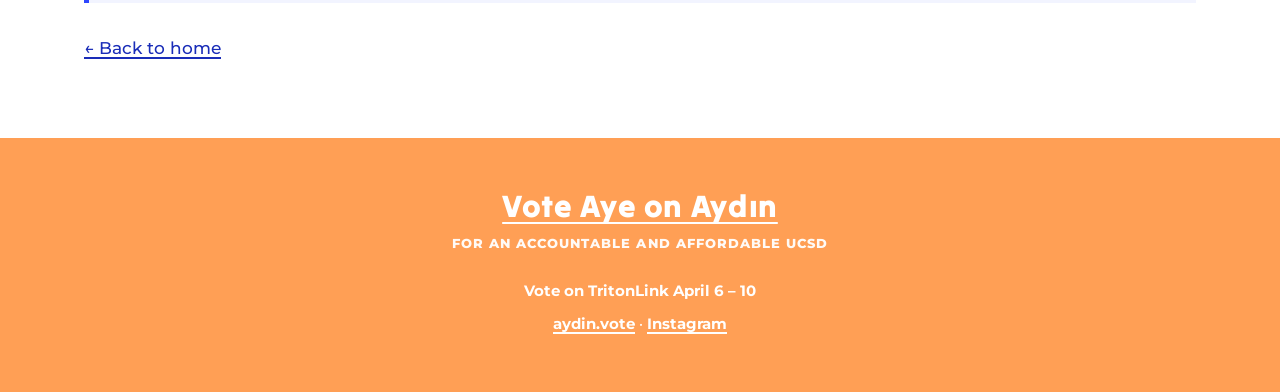
==== commit e7efe12c: "Navbar header.svg, favicon from logo.png, hero AYDIN.svg restored Made-with: Cursor" ====
--- a/about.html
+++ b/about.html
@@ -8,6 +8,8 @@
       name="description"
       content="I’m Aydın, a third-year Political Science transfer running for EVP of External Affairs to end the model of academia that treats students as customers rather than citizens."
     />
+    <link rel="icon" type="image/png" href="assets/logo.png" />
+    <link rel="apple-touch-icon" href="assets/logo.png" />
     <link rel="preconnect" href="https://fonts.googleapis.com" />
     <link rel="preconnect" href="https://fonts.gstatic.com" crossorigin />
     <link
@@ -22,8 +24,13 @@
     <header class="site-header">
       <div class="header-inner">
         <a class="brand-mark" href="index.html">
-          AYDIN
-          <span>FOR EXTERNAL VP</span>
+          <img
+            src="assets/header.svg"
+            alt="Aydın Yelkovan for External VP"
+            width="1500"
+            height="750"
+            decoding="async"
+          />
         </a>
         <nav class="header-nav" aria-label="Primary">
           <div id="nav-drawer" class="nav-drawer">
--- a/styles.css
+++ b/styles.css
@@ -221,27 +221,23 @@
 
 .brand-mark {
   flex-shrink: 0;
-  font-family: var(--font-display);
-  font-size: clamp(1.5rem, 4.5vw, 2.05rem);
-  letter-spacing: 0.02em;
-  color: var(--yellow);
+  display: flex;
+  align-items: center;
+  line-height: 0;
   text-decoration: none;
-  line-height: 1.1;
-}
-
-.brand-mark:hover {
-  color: var(--white);
-}
-
-.brand-mark span {
+}
+
+.brand-mark img {
+  height: clamp(2.1rem, 5.2vw, 2.75rem);
+  width: auto;
+  max-width: min(58vw, 18rem);
+  object-fit: contain;
   display: block;
-  font-family: var(--font-ui);
-  font-size: 0.45em;
-  font-weight: 800;
-  letter-spacing: 0.12em;
-  color: var(--white);
-  text-shadow: none;
-  margin-top: 0.15em;
+}
+
+.brand-mark:hover img {
+  opacity: 0.92;
+  filter: brightness(1.06);
 }
 
 .btn-cta {
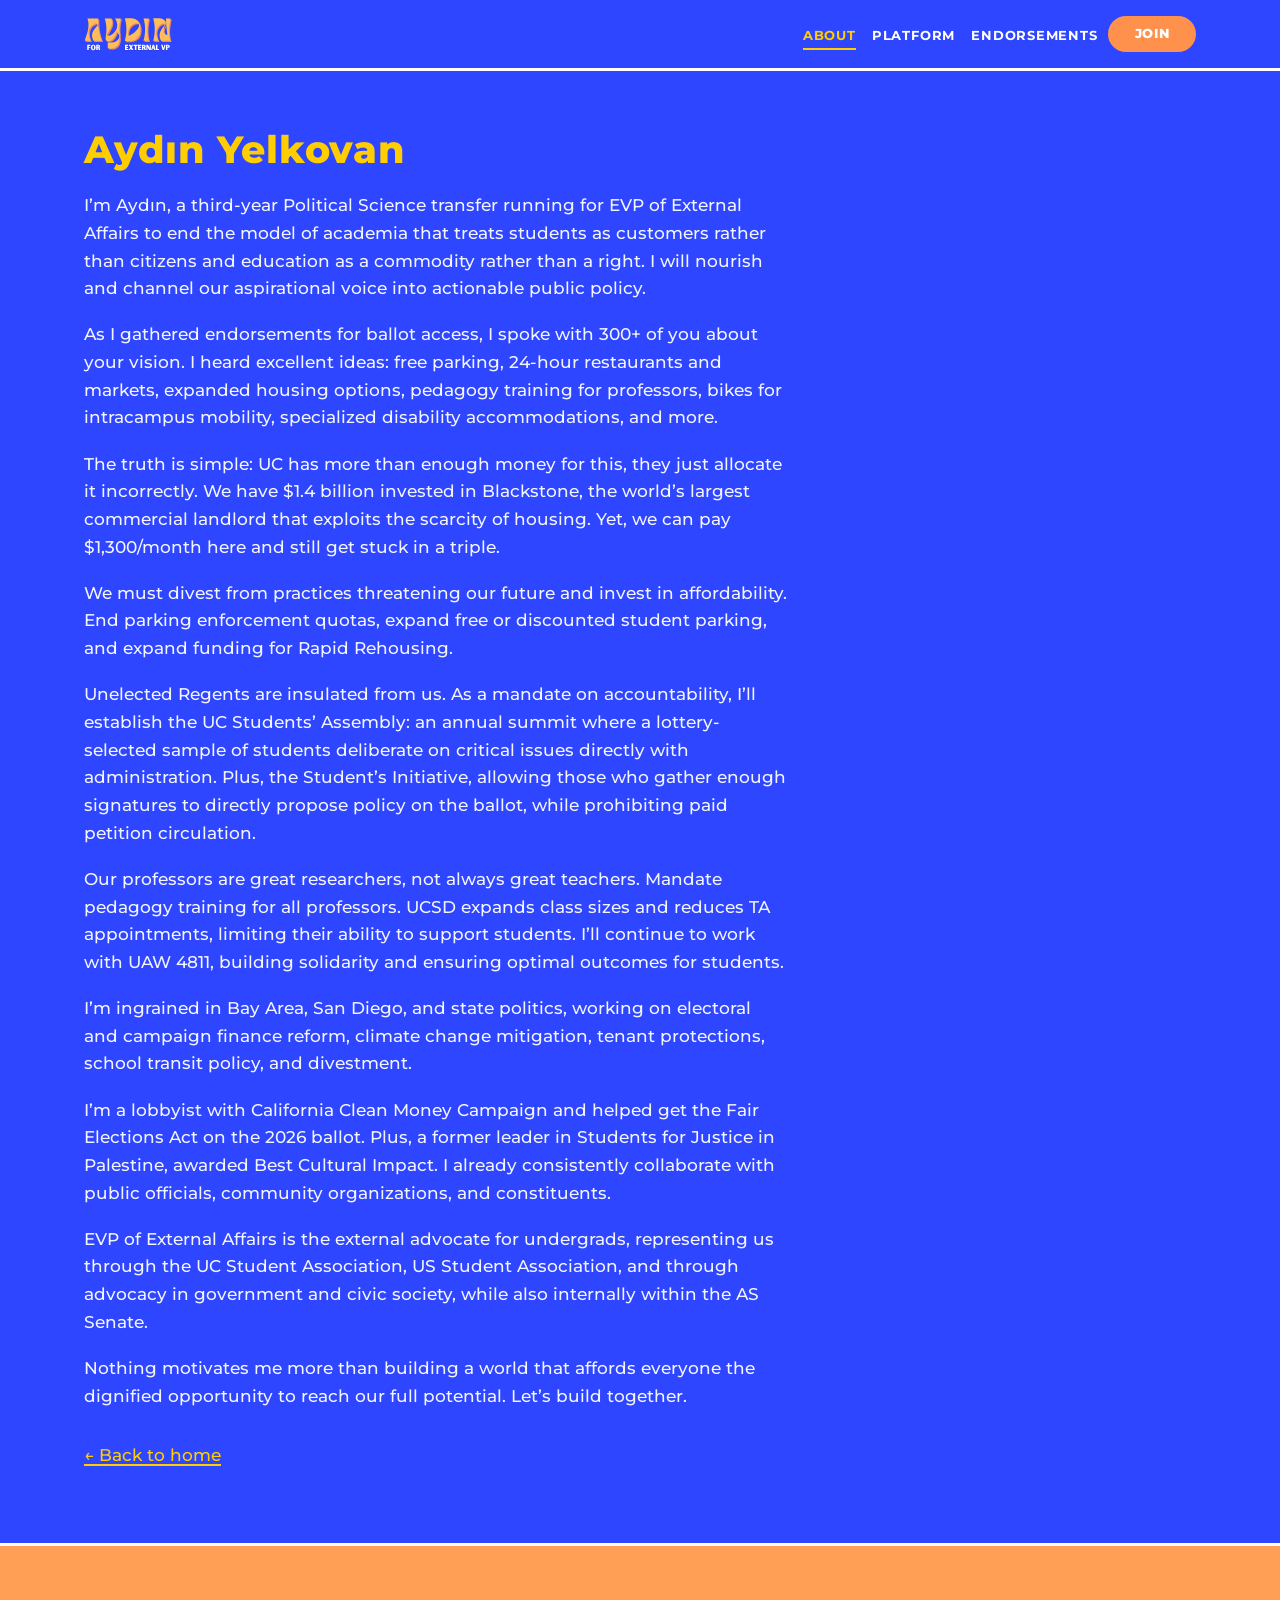
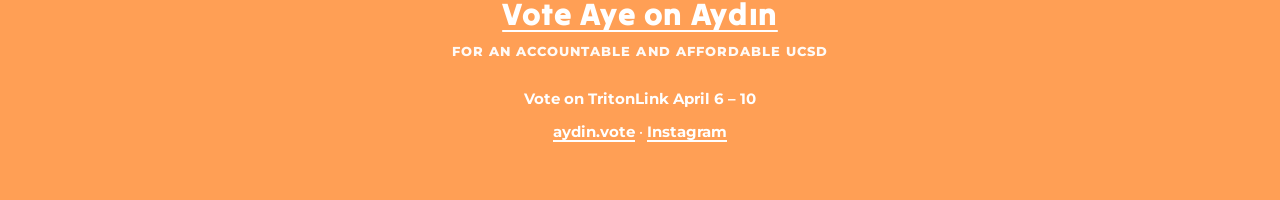
==== commit 065ad02d: "Site updates: endorsements blue band, SJP assets, join form labels - Endorsements page uses blue sec" ====
--- a/about.html
+++ b/about.html
@@ -6,7 +6,7 @@
     <title>About — Aydın Yelkovan for External Affairs</title>
     <meta
       name="description"
-      content="I’m Aydın, a third-year Political Science transfer running for EVP of External Affairs to end the model of academia that treats students as customers rather than citizens."
+      content="I’m Aydın, a third-year Political Science transfer running for EVP of External Affairs to end the model of academia that treats students as customers rather than citizens and education as a commodity rather than a right."
     />
     <link rel="icon" type="image/png" href="assets/logo.png" />
     <link rel="apple-touch-icon" href="assets/logo.png" />
@@ -59,110 +59,78 @@
       </div>
     </header>
 
-    <main id="main">
-      <section class="section section--surface about-page" id="meet">
+    <main id="main" aria-label="About">
+      <section class="section section--blue about-page" id="meet">
         <div class="section-inner">
         <h1 class="about-page-title">Aydın Yelkovan</h1>
-        <p class="about-subtitle">
-          <em><strong>for Executive Vice President of External Affairs</strong></em>
-        </p>
-
         <div class="about-body">
           <p>
             I’m Aydın, a third-year Political Science transfer running for EVP of
             External Affairs to end the model of academia that treats students as
-            customers rather than citizens and education as a commodity rather
-            than a right. I will nourish and channel our aspirational voice into
+            customers rather than citizens and education as a commodity rather than
+            a right. I will nourish and channel our aspirational voice into
             actionable public policy.
           </p>
           <p>
-            As I gathered endorsements for ballot access, I spoke with 300+ of
-            you about your vision. I heard excellent ideas: free parking,
-            24-hour restaurants and markets, expanded housing options, pedagogy
-            training for professors, bikes for intracampus mobility, specialized
-            disability accommodations, and more.
+            As I gathered endorsements for ballot access, I spoke with 300+ of you
+            about your vision. I heard excellent ideas: free parking, 24-hour
+            restaurants and markets, expanded housing options, pedagogy training
+            for professors, bikes for intracampus mobility, specialized disability
+            accommodations, and more.
           </p>
           <p>
-            The truth is simple: UC has more than enough money for this; it’s
-            allocated wrong. We have $1.4 billion invested in Blackstone, the
-            world’s largest commercial landlord, even as students pay about
-            $1,300 a month and still get stuck in triples. We should divest from
-            practices that threaten our future and invest in affordability: end
-            parking enforcement quotas, expand free or discounted student
-            parking, and fund Rapid Rehousing.
+            The truth is simple: UC has more than enough money for this, they just
+            allocate it incorrectly. We have $1.4 billion invested in Blackstone, the
+            world’s largest commercial landlord that exploits the scarcity of
+            housing. Yet, we can pay $1,300/month here and still get stuck in a
+            triple.
           </p>
           <p>
-            Unelected Regents are insulated from us. As a mandate on
-            accountability, I’ll establish the UC Students’ Assembly: an annual
-            summit where a lottery-selected sample of students deliberate on
-            critical issues directly with administration. Plus, the Student’s
-            Initiative—enough signatures to put policy on the ballot, with paid
-            petition circulation prohibited.
+            We must divest from practices threatening our future and invest in
+            affordability. End parking enforcement quotas, expand free or discounted
+            student parking, and expand funding for Rapid Rehousing.
+          </p>
+          <p>
+            Unelected Regents are insulated from us. As a mandate on accountability,
+            I’ll establish the UC Students’ Assembly: an annual summit where a
+            lottery-selected sample of students deliberate on critical issues
+            directly with administration. Plus, the Student’s Initiative, allowing
+            those who gather enough signatures to directly propose policy on the
+            ballot, while prohibiting paid petition circulation.
           </p>
           <p>
             Our professors are great researchers, not always great teachers.
-            Mandate pedagogy training for all professors. UCSD expands class
-            sizes and cuts TA lines, which limits support for students. I organize
-            with UAW 4811 across graduate workers and undergrad partners: building
-            solidarity, expanding the Immigrant Legal Defense Fund, and pushing
-            for more TA appointments alongside stronger outcomes for students.
-          </p>
-
-          <h2>What I’ve worked on:</h2>
-          <p>
-            I’m rooted in Bay Area, San Diego, and state politics—electoral and
-            campaign finance reform, climate, tenant protections, school transit,
-            and divestment—and I work with the <strong>Students’ Civil Liberties
-            Union (SCLU)</strong> on ICE accountability and sanctuary organizing,
-            disability justice on campus, and connecting San Diego campaigns to
-            partners statewide. I collaborate with public officials, community
-            organizations, and constituents in those fights. I moved from the
-            East Bay last fall and plugged into housing, immigrant, disability,
-            and climate justice here.
+            Mandate pedagogy training for all professors. UCSD expands class sizes
+            and reduces TA appointments, limiting their ability to support
+            students. I’ll continue to work with UAW 4811, building solidarity and
+            ensuring optimal outcomes for students.
           </p>
           <p>
-            In the East Bay I was Events Coordinator for Students for Justice in
-            Palestine at Diablo Valley College—recognized with “Best Cultural
-            Impact” and a hand in drafting the Northern California SJP Coalition
-            Constitution. With <strong>RepresentUs</strong> I served as Call
-            Captain and Local Leader, building messaging against corporate money
-            in politics and for ranked-choice voting. As a lobbyist with
-            <strong>California Clean Money Campaign</strong>, I helped qualify the
-            Fair Elections Act for the 2026 ballot. I also advised
-            <strong>Ethical Investing for Concord</strong>, advancing a municipal
-            ethical investment policy.
+            I’m ingrained in Bay Area, San Diego, and state politics, working on
+            electoral and campaign finance reform, climate change mitigation, tenant
+            protections, school transit policy, and divestment.
           </p>
           <p>
-            In San Diego I’ve led SCLU canvassing for sanctuary spaces; co-launched
-            the <strong>Disability Resource Hub</strong> with Blind Snakes
-            Co-Operative and tied it to disability studies across the UC; built
-            community trainings to track ICE activity before raids; with
-            <strong>Ellis Collective</strong> pushed UCSDPD to reject DHS grants
-            for AI surveillance and worked with faculty to move off invasive
-            e-proctoring; and with <strong>SJP San Diego</strong> helped oppose the
-            hiring of military strategist Eitan Shamir. I’ve organized with DSA,
-            ACCE, the Tenants’ Council of San Diego, The Justice Workshop, and
-            other local partners.
+            I’m a lobbyist with California Clean Money Campaign and helped get the
+            Fair Elections Act on the 2026 ballot. Plus, a former leader in Students
+            for Justice in Palestine, awarded Best Cultural Impact. I already
+            consistently collaborate with public officials, community organizations,
+            and constituents.
           </p>
           <p>
             EVP of External Affairs is the external advocate for undergrads,
             representing us through the UC Student Association, US Student
-            Association, and advocacy in government and civic society, and
-            internally within the AS Senate.
+            Association, and through advocacy in government and civic society, while
+            also internally within the AS Senate.
           </p>
           <p>
             Nothing motivates me more than building a world that affords everyone
             the dignified opportunity to reach our full potential. Let’s build
             together.
           </p>
-          <blockquote class="pullquote">
-            <strong>Vote AYE on Aydın</strong> and rank me first on your ballot. A
-            vote for me is a vote for every community this university has failed
-            to protect — for the movements already fighting for you.
-          </blockquote>
         </div>
 
-        <p style="margin-top: 2rem">
+        <p class="about-back-wrap">
           <a href="index.html">← Back to home</a>
         </p>
         </div>
--- a/styles.css
+++ b/styles.css
@@ -6,7 +6,7 @@
   --yellow: #ffcd00;
   --peach: #ff914d;
   --peach-light: #ff9f55;
-  /* Flyer arc / light orange (from AYDIN.svg) */
+  /* Flyer arc / orange band (hero half-circle + Meet Aydın section) */
   --orange-flyer: #ffbd59;
   --white: #ffffff;
   --ink: #0a0f2c;
@@ -295,7 +295,6 @@
   height: 55%;
   background: var(--orange-flyer);
   border-radius: 50%;
-  opacity: 0.95;
   pointer-events: none;
 }
 
@@ -342,6 +341,7 @@
 
 .hero h1 {
   font-family: var(--font-display);
+  font-weight: 800;
   font-size: clamp(3.65rem, 13vw, 7rem);
   line-height: 0.95;
   margin: 0 0 0.35rem;
@@ -401,6 +401,13 @@
   line-height: 1.2;
 }
 
+.about-page.section--blue .about-page-title {
+  color: var(--yellow);
+  margin-bottom: 1.25rem;
+  text-transform: none;
+  letter-spacing: 0.02em;
+}
+
 .about-page .about-subtitle {
   font-size: clamp(1rem, 2.2vw, 1.35rem);
   font-weight: 700;
@@ -414,6 +421,19 @@
   margin: 0 0 1.15rem;
 }
 
+.about-page.section--blue .about-body {
+  max-width: 44rem;
+}
+
+.about-page.section--blue .about-body > p {
+  color: rgba(255, 255, 255, 0.94);
+  line-height: 1.65;
+}
+
+.about-page.section--blue .about-subtitle {
+  color: rgba(255, 255, 255, 0.9);
+}
+
 .about-page .about-body > h2 {
   margin: 2.25rem 0 1rem;
   font-size: clamp(1.35rem, 3vw, 1.65rem);
@@ -424,9 +444,17 @@
   color: var(--ink);
 }
 
+.about-page.section--blue .about-body > h2 {
+  color: var(--yellow);
+}
+
 .about-page .about-body .pullquote {
   margin-top: 2rem;
   margin-bottom: 0;
+}
+
+.about-back-wrap {
+  margin-top: 2rem;
 }
 
 /* —— Sections —— full-bleed bands; content aligns via .section-inner only */
@@ -473,6 +501,16 @@
   background: var(--white);
 }
 
+/* Homepage — Meet Aydın (#meet) */
+#meet .meet-lede-strong {
+  color: var(--peach);
+  font-weight: 800;
+}
+
+#meet .meet-cta-wrap {
+  margin-top: 1.5rem;
+}
+
 .platform-intro {
   font-size: 1.05rem;
   line-height: 1.55;
@@ -555,15 +593,6 @@
   text-decoration: underline;
   text-decoration-thickness: 2px;
   text-underline-offset: 4px;
-}
-
-/* Homepage — Join (surface; matches join.html) */
-.home-join-lede {
-  max-width: 42rem;
-}
-
-.home-join-cta-wrap {
-  margin-top: 1.25rem;
 }
 
 .endorse-cta-wrap {
@@ -740,6 +769,45 @@
   color: var(--ink-soft);
 }
 
+/* Platform — intro + section headings; topic rows use details.platform-item only */
+.platform-lede-main {
+  margin-bottom: 1rem;
+  max-width: 40rem;
+}
+
+.platform-pillars {
+  margin: 0 0 1.5rem;
+  padding-left: 1.25rem;
+  max-width: 44rem;
+  color: rgba(255, 255, 255, 0.94);
+  font-size: 0.98rem;
+  line-height: 1.6;
+  font-weight: 500;
+}
+
+.platform-pillars li {
+  margin-bottom: 0.65rem;
+}
+
+.platform-pillars li::marker {
+  color: var(--yellow);
+}
+
+.platform-pillars strong {
+  color: var(--white);
+  font-weight: 800;
+}
+
+.platform-page h3.platform-group-title {
+  font-size: clamp(0.95rem, 2.2vw, 1.05rem);
+  margin-top: 1.75rem;
+  margin-bottom: 0.65rem;
+}
+
+.platform-page h3.platform-group-title:first-of-type {
+  margin-top: 0.25rem;
+}
+
 .platform-group-title {
   font-size: 1rem;
   font-weight: 800;
@@ -1047,6 +1115,21 @@
   font-size: 0.92rem;
   line-height: 1.4;
   color: var(--ink);
+}
+
+/* Conditional / revealed fields — asterisk only, no numeric sequence */
+.join-popup-mark {
+  margin-right: 0.2em;
+  font-weight: 800;
+  font-size: 1.05em;
+  line-height: 1;
+  text-decoration: none;
+  color: var(--peach);
+  cursor: help;
+}
+
+.join-field-label--popup .join-popup-mark {
+  vertical-align: 0.05em;
 }
 
 .join-optional {
@@ -1114,6 +1197,113 @@
   cursor: pointer;
 }
 
+/* Join — conditional / identity blocks (sub-cards; same palette as the form) */
+.join-card-dark {
+  margin: 0;
+  padding: 0.85rem 1rem;
+  border-radius: 0.65rem;
+  border: 1px solid rgba(46, 70, 255, 0.14);
+  background: rgba(248, 249, 255, 0.85);
+  box-shadow: none;
+}
+
+.join-card-dark .join-fieldset {
+  margin: 0;
+}
+
+.join-field-hint--dark {
+  color: var(--ink-soft);
+}
+
+.join-radio-label--dark,
+.join-field--dark .join-field-label {
+  color: var(--ink);
+}
+
+.join-radio-label--dark span {
+  color: var(--ink);
+}
+
+.join-card-dark .join-email-form input[type="text"],
+.join-card-dark input[type="text"] {
+  background: var(--white);
+  border: 1px solid rgba(46, 70, 255, 0.22);
+  color: var(--ink);
+}
+
+.join-card-dark .join-email-form input[type="text"]:focus,
+.join-card-dark input[type="text"]:focus {
+  outline: 2px solid rgba(46, 70, 255, 0.35);
+  outline-offset: 1px;
+  border-color: var(--blue-link);
+}
+
+.join-conditional-nested {
+  margin-top: 0.75rem;
+  padding-top: 0.65rem;
+  border-top: 1px solid rgba(46, 70, 255, 0.1);
+}
+
+.join-identity-fieldset {
+  margin-top: 0.35rem;
+  padding-top: 0.15rem;
+  overflow: visible;
+}
+
+.join-field-label--identity {
+  font-weight: 600;
+  font-size: 0.9rem;
+  color: var(--ink);
+  margin-bottom: 0.5rem !important;
+  padding-top: 0.15rem;
+}
+
+.join-radio-label--inline-name {
+  flex-wrap: wrap;
+  align-items: center;
+  gap: 0.4rem 0.5rem;
+}
+
+.join-inline-name-label {
+  flex-shrink: 0;
+}
+
+.join-inline-name-input {
+  flex: 1;
+  min-width: 8rem;
+  max-width: 100%;
+  margin-left: 0;
+  padding: 0.45rem 0.55rem !important;
+  border-radius: 0.45rem !important;
+}
+
+.join-identity-fieldset .join-inline-name-input {
+  background: var(--white);
+  border: 1px solid rgba(46, 70, 255, 0.22);
+  color: var(--ink);
+}
+
+.join-identity-fieldset .join-inline-name-input:focus {
+  outline: 2px solid rgba(46, 70, 255, 0.35);
+  outline-offset: 1px;
+  border-color: var(--blue-link);
+}
+
+.join-identity-fieldset .join-inline-name-input:disabled {
+  opacity: 0.45;
+  cursor: not-allowed;
+}
+
+.join-identity-named-row .join-radio-label--inline-name {
+  width: 100%;
+}
+
+@media (min-width: 480px) {
+  .join-radio-label--inline-name {
+    flex-wrap: nowrap;
+  }
+}
+
 .join-back-wrap {
   margin-top: 1.35rem;
 }
@@ -1158,6 +1348,22 @@
   text-transform: uppercase;
   margin: 0 0 1.25rem;
   line-height: 1.2;
+}
+
+.section--blue.endorse-page .endorse-page-title {
+  color: var(--yellow);
+}
+
+.section--blue.endorse-page .endorse-card {
+  color: rgba(255, 255, 255, 0.95);
+}
+
+.section--blue.endorse-page .endorse-card:hover {
+  color: var(--yellow);
+}
+
+.endorse-back-wrap {
+  margin-top: 2rem;
 }
 
 .endorse-grid {
